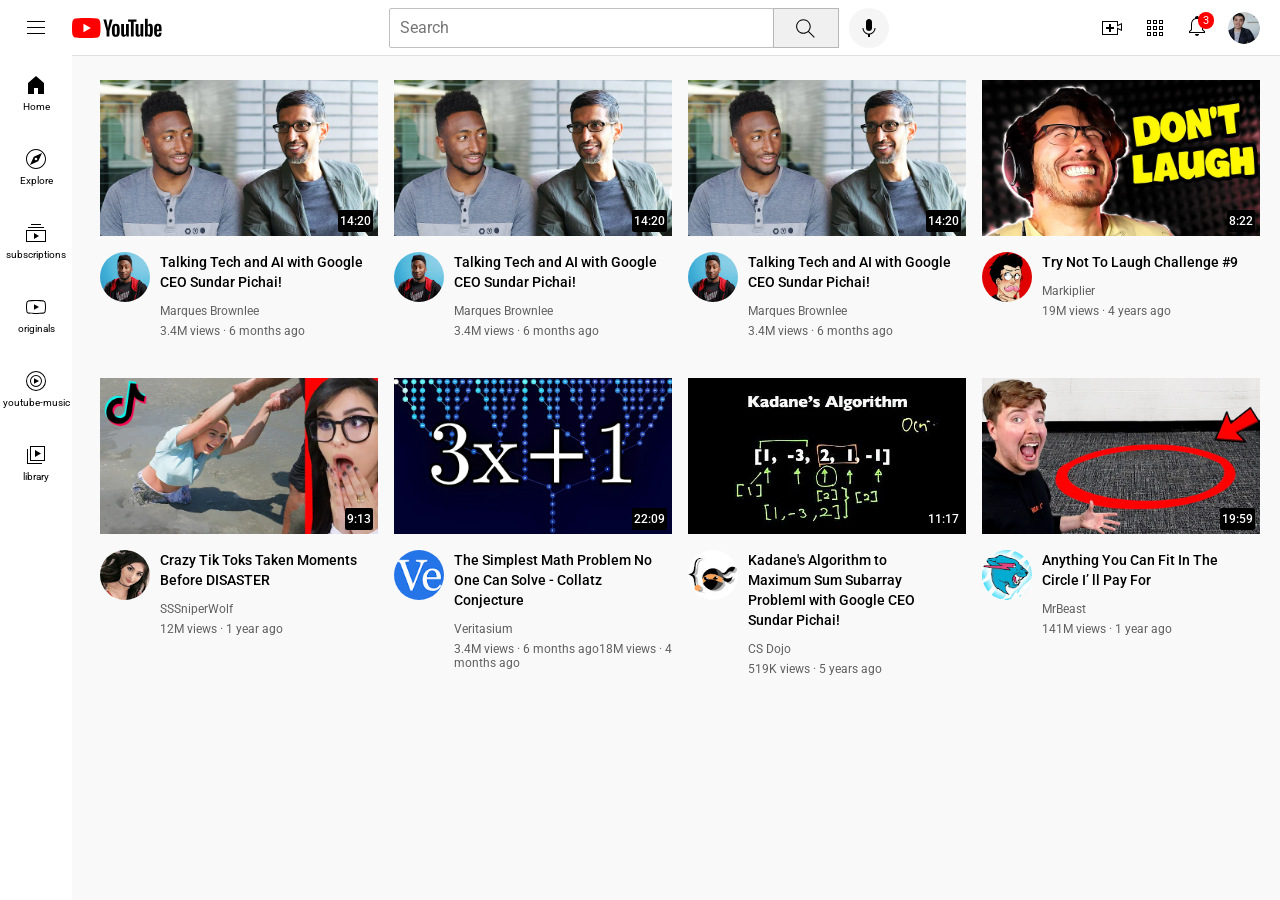
==== index.html @ 7fa2c26c "Youtube-Clone completed" ====
<!DOCTYPE html>

<head>
    <title>Document</title>
    <link rel="stylesheet" href="style.css">
    <link rel="preconnect" href="https://fonts.googleapis.com">
    <link rel="preconnect" href="https://fonts.gstatic.com" crossorigin>
    <link href="https://fonts.googleapis.com/css2?family=Roboto:ital,wght@0,100..900;1,100..900&display=swap"
        rel="stylesheet">
</head>

<body>

    <div class="header">

        <div class="left-section">

            <img class="hamburger-menu" src="/iconspic/hamburger-menu i1.svg">

            <img class="youtube-logo" src="/iconspic/youtube-logo i2.svg">

        </div>

        <div class="middel-section">

            <input class="Search-bar" type="text" placeholder="Search">

            <button class="search-Buttom">

                <img class="search-icon" src="/iconspic/search i3.svg">

            </button>

            <button class="voice-search-buttom">

                <img class="voice-search-icon" src="/iconspic/voice-search-icon i4.svg">

            </button>

        </div>

        <div class="right-section">
            <img class="upload-icon" src="/iconspic/upload i5.svg">
            <img class="youtube-apps-icon" src="/iconspic/youtube-apps i6.svg">
            <div class="notifications-icon-container">
                <img class="notifications-icon" src="/iconspic/notifications i5.svg">
                <div class="notifications-count">3</div>
            </div>
            <img class="current-user-picture" src="/iconspic/my-channel.jpeg">
        </div>

    </div>



    <!-- side bar start here  -->

    <div class="sidebar">
        <div class="sidebar-link">
            <img src="/sidebar-icon/home.svg" alt="">
            <div>Home</div>
        </div>
        <div class="sidebar-link">
            <img src="/sidebar-icon/explore.svg" alt="">
            <div>Explore</div>
            
        </div>
        <div class="sidebar-link">
            <img src="/sidebar-icon/subscriptions.svg" alt="">
            <div>subscriptions</div>
            
        </div>
        <div class="sidebar-link">
            <img src="/sidebar-icon/originals.svg" alt="">
            <div>originals</div>
            
        </div>
        <div class="sidebar-link">
            <img src="/sidebar-icon/youtube-music.svg" alt="">
            <div>youtube-music</div>
            
        </div>
        <div class="sidebar-link">
            <img src="/sidebar-icon/library.svg" alt="">
            <div>library</div>

        </div>
    </div>





    <div class="video-graid">
        <div class="video-preview">
            <div class="thumbnail-row">
                <img class="thumbnail" src="images of thumbnail/thumbnail-1.webp">
                <div class="video-time">14:20</div>

            </div>

            <div class="video-info-graid">
                <div class="chanel-picture">
                    <img class="profile-picture" src="/chanel of pictures/channel-1.jpeg">
                </div>
                <div class="video-info">
                    <p class="video-title">
                        Talking Tech and AI with Google CEO Sundar Pichai!
                    </p>
                    <p class="video-author">
                        Marques Brownlee
                    </p>
                    <p class="video-stats">
                        3.4M views · 6 months ago
                    </p>
                </div>
            </div>
        </div>
        <div class="video-preview">
            <div class="thumbnail-row">
                <img class="thumbnail" src="images of thumbnail/thumbnail-1.webp">
                <div class="video-time">14:20</div>

            </div>

            <div class="video-info-graid">
                <div class="chanel-picture">
                    <img class="profile-picture" src="/chanel of pictures/channel-1.jpeg">
                </div>
                <div class="video-info">
                    <p class="video-title">
                        Talking Tech and AI with Google CEO Sundar Pichai!
                    </p>
                    <p class="video-author">
                        Marques Brownlee
                    </p>
                    <p class="video-stats">
                        3.4M views · 6 months ago
                    </p>
                </div>
            </div>
        </div>
        <div class="video-preview">
            <div class="thumbnail-row">
                <img class="thumbnail" src="images of thumbnail/thumbnail-1.webp">
                <div class="video-time">14:20</div>

            </div>

            <div class="video-info-graid">
                <div class="chanel-picture">
                    <img class="profile-picture" src="/chanel of pictures/channel-1.jpeg">
                </div>
                <div class="video-info">
                    <p class="video-title">
                        Talking Tech and AI with Google CEO Sundar Pichai!
                    </p>
                    <p class="video-author">
                        Marques Brownlee
                    </p>
                    <p class="video-stats">
                        3.4M views · 6 months ago
                    </p>
                </div>
            </div>
        </div>


        <div class="video-preview">
            <div class="thumbnail-row">
                <img class="thumbnail" src="images of thumbnail/thumbnail-2.webp">
                <div class="video-time">8:22</div>
            </div>
            <div class="video-info-graid">
                <div class="chanel-picture">
                    <img class="profile-picture" src="/chanel of pictures/channel-2.jpeg">
                </div>
                <div class="video-info">
                    <p class="video-title">
                        Try Not To Laugh Challenge #9
                    </p>
                    <p class="video-author">
                        Markiplier
                    </p>
                    <p class="video-stats">
                        19M views · 4 years ago
                    </p>
                </div>
            </div>
        </div>
        <div class="video-preview">
            <div class="thumbnail-row">
                <img class="thumbnail" src="images of thumbnail/thumbnail-3.webp">
                <div class="video-time">9:13</div>
            </div>
            <div class="video-info-graid">
                <div class="chanel-picture">
                    <img class="profile-picture" src="/chanel of pictures/channel-3.jpeg">
                </div>
                <div class="video-info">
                    <p class="video-title">
                        Crazy Tik Toks Taken Moments Before DISASTER
                    </p>
                    <p class="video-author">
                        SSSniperWolf
                    </p>
                    <p class="video-stats">
                        12M views · 1 year ago
                    </p>
                </div>
            </div>
        </div>
        <div class="video-preview">
            <div class="thumbnail-row">
                <img class="thumbnail" src="images of thumbnail/thumbnail-4.webp">
                <div class="video-time">22:09</div>
            </div>
            <div class="video-info-graid">
                <div class="chanel-picture">
                    <img class="profile-picture" src="/chanel of pictures/channel-4.jpeg">
                </div>
                <div class="video-info">
                    <p class="video-title">
                        The Simplest Math Problem No One Can Solve - Collatz Conjecture </p>
                    <p class="video-author">
                        Veritasium
                    </p>
                    <p class="video-stats">
                        3.4M views · 6 months ago18M views · 4 months ago
                    </p>
                </div>
            </div>
        </div>
        <div class="video-preview">
            <div class="thumbnail-row">
                <img class="thumbnail" src="images of thumbnail/thumbnail-5.webp">
                <div class="video-time">11:17</div>
            </div>
            <div class="video-info-graid">
                <div class="chanel-picture">
                    <img class="profile-picture" src="/chanel of pictures/channel-5.jpeg">
                </div>
                <div class="video-info">
                    <p class="video-title">
                        Kadane's Algorithm to Maximum Sum Subarray ProblemI with Google CEO Sundar Pichai!
                    </p>
                    <p class="video-author">
                        CS Dojo
                    </p>
                    <p class="video-stats">
                        519K views · 5 years ago
                    </p>
                </div>
            </div>
        </div>
        
        <div class="video-preview">
            <div class="thumbnail-row">
                <img class="thumbnail" src="images of thumbnail/thumbnail-6.webp">
                <div class="video-time">19:59</div>
            </div>
            <div class="video-info-graid">
                <div class="chanel-picture">
                    <img class="profile-picture" src="/chanel of pictures/channel-6.jpeg">
                </div>
                <div class="video-info">
                    <p class="video-title">
                        Anything You Can Fit In The Circle I’ ll Pay For
                    </p>
                    <p class="video-author">
                        MrBeast
                    </p>
                    <p class="video-stats">
                        141M views · 1 year ago
                    </p>
                </div>
            </div>
        </div>
    </div>






</body>

</html>
---- style.css ----
@import url('https://fonts.googleapis.com/css2?family=Roboto:ital,wght@0,100..900;1,100..900&display=swap');

P {
    margin-top: 0;
    margin-bottom: 0;
    font-family: roboto, Arial, Helvetica, sans-serif;
}

.thumbnail {
    width: 100%
        /* display: block; */
}

.Search-bar {
    display: block;
}

.video-graid {
    background-color: rgb(249, 249, 249);;
    display: grid;
    grid-template-columns: 1fr 1fr 1fr 1fr  ;
    column-gap: 16px;
    row-gap: 40px;
    margin-right: 20px;
    margin-left: 20px;
}

.profile-picture {
    width: 50px;
    border-radius: 50%;
}

.video-title {
    margin-right: 15px;
    margin-bottom: 12px;
    font-size: 14px;
    font-weight: 500;
    margin-top: 0;
    line-height: 20px;
}

.thumbnail-row {
    position: relative;
    margin-bottom: 12px;
}

.video-author {
    font-size: 12px;
    color: rgb(96, 96, 96);
    margin-bottom: 6px;
}

.video-stats {
    font-size: 12px;
    color: rgb(96, 96, 96);
}

.video-info-graid {
    display: grid;
    grid-template-columns: 60px 1fr;
}

body {
    padding-top: 80px;
    padding-left: 80px;
    margin: 0px;
    box-sizing: border-box;
    background-color: rgb(249, 249, 249);
    /* padding: 0%; */
}


/* Header style start here  */

.header {
    height: 55px;
    display: flex;
    flex-direction: row;
    justify-content: space-between;
    top: 0;
    left: 0;
    right: 0;
    z-index: 100;
    position: fixed;
    background-color: white;
    border-bottom-width: 1px;
    border-bottom-style: solid;
    border-bottom-color: rgb(224, 224, 224);
}

.left-section {
    display: flex;
    align-items: center;
}

.middel-section {
    /* background-color: lightpink; */
    flex: 1;
    margin-left: 70px;
    margin-right: 35px;
    align-items: center;
    display: flex;
    max-width: 500px;
}

.right-section {
    margin-left: 20px;
    width: 180px;
    display: flex;
    align-items: center;
    justify-content: space-between;
    flex-shrink: 0;
}

.hamburger-menu {
    margin-right: 24px;
    margin-left: 24px;
    height: 24px;
    /* background-color: black; */
}

.youtube-logo {
    /* margin-right: 24px; */
    /* margin-left: 24px; */
    height: 20px;
    /* background-color: black; */
}

.Search-bar {
    flex: 1;
    height: 36px;
    padding-left: 10px;
    font-size: 16px;
    border-width: 1px;
    border-style: solid;
    border-color: rgb(192, 192, 192);
    box-shadow: inset 1px 2px 5px,
        rgba(0, 0, 0, 0.5);
    border-radius: 2px;
    width: 0;
}

.Search-bar::placeholder {
    font-family: roboto, Arial, Helvetica, sans-serif;
    ;
    font-size: 16px;
}

.search-Buttom {
    height: 40px;
    width: 66px;
    background-color: rgb(240, 240, 240);
    border-width: 1px;
    border-style: solid;
    border-color: rgb(183, 183, 183);
    margin-left: -1px;
    margin-right: 10px;
    /* margin-top: 4px; */
    /* border-radius: 50%; */
}

.search-icon {
    height: 25px;
    margin-top: 4px;
}

.voice-search-buttom {
    width: 40px;
    height: 40px;
    border-radius: 20px;
    background-color: rgb(245, 245, 245);
    border: none;
}

.voice-search-icon {
    height: 24px;
    margin-top: 4px;

}

.upload-icon {
    height: 24px;
}

.youtube-apps-icon {
    height: 24px;
}

.notifications-icon {
    height: 24px;
}


.notifications-icon-container {
    position: relative;

}

.notifications-count {
    position: absolute;
    top: -2px;
    right: -5px;
    background-color: red;
    color: white;
    font-family: roboto, Arial, Helvetica, sans-serif;
    font-size: 11px;
    padding-left: 5px;
    padding-right: 5px;
    padding-top: 2px;
    padding-bottom: 2px;
    border-radius: 20px;
}

.current-user-picture {
    height: 32px;
    border-radius: 50%;
    margin-right: 20px;
}

/* <!-- side bar start here   */

.sidebar {
    position: fixed;
    left: 0;
    top: 55px;
    bottom: 0;
    background-color: white;
    width: 72px;
    z-index: 200;
}

.video-time {
    background-color: black;
    color: white;
    position: absolute;
    bottom: 8px;
    right: 5px;
    font-family: roboto, Arial, Helvetica, sans-serif;
    font-size: 12px;
    font-weight: 500;
    padding-left: 2px;
    padding-right: 2px;
    padding-bottom: 4px;
    padding-top: 4px;
    border-radius: 2px;
}

.sidebar-link {
    height: 74px;
    display: flex;
    justify-content: center;
    flex-direction: column;
    align-items: center;
    cursor: pointer;
}

.sidebar-link:hover {
    background-color: rgb(235, 235, 235);
}

.sidebar-link img {
    height: 24px;
    margin-bottom: 4px;
}

.sidebar-link div {

    font-family: roboto, Arial, Helvetica, sans-serif;
    font-size: 10px;
}
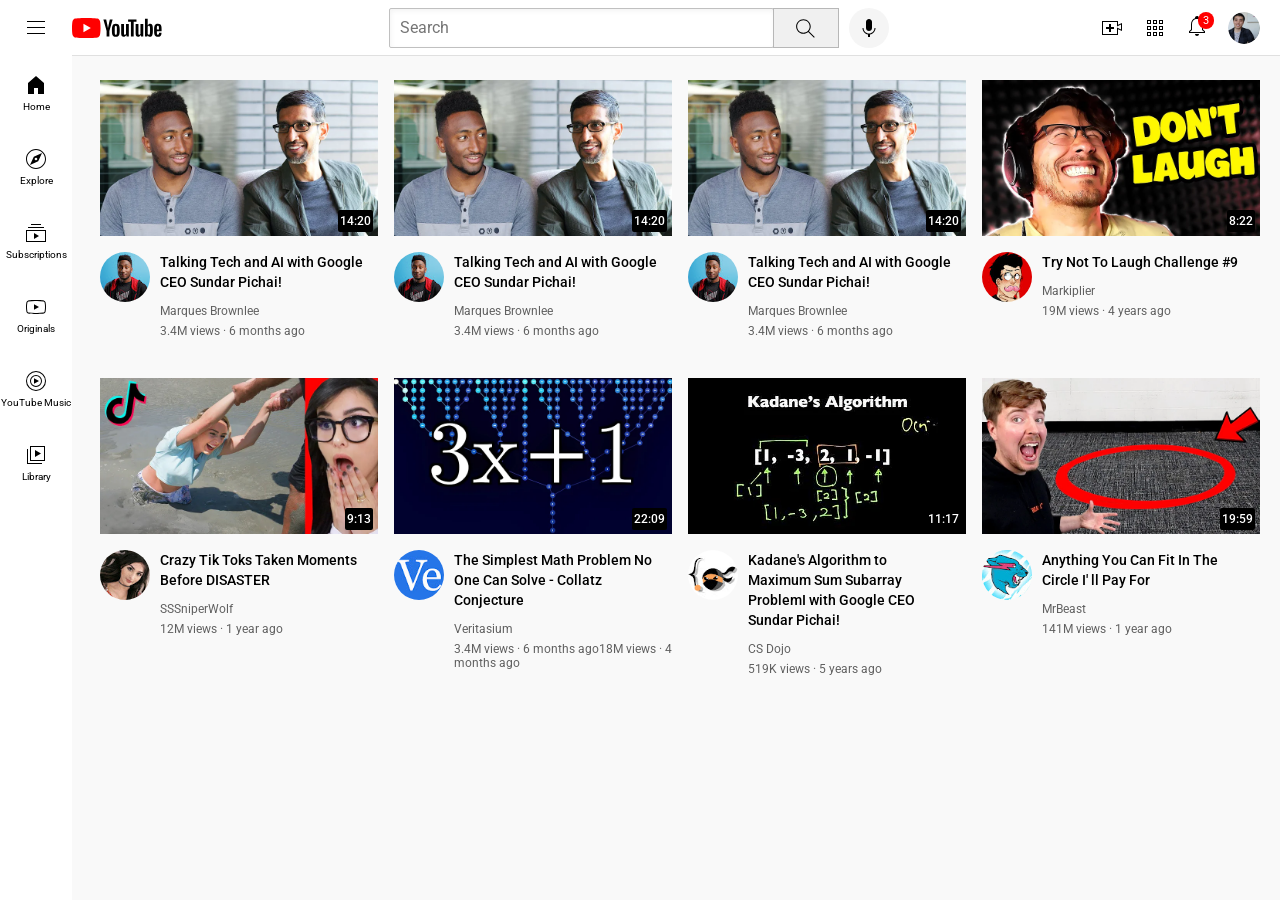
==== commit 71252920: "Refactor HTML structure and improve CSS styles for better responsiveness and accessibility" ====
--- a/index.html
+++ b/index.html
@@ -1,288 +1,277 @@
 <!DOCTYPE html>
-
-<head>
-    <title>Document</title>
-    <link rel="stylesheet" href="style.css">
-    <link rel="preconnect" href="https://fonts.googleapis.com">
-    <link rel="preconnect" href="https://fonts.gstatic.com" crossorigin>
-    <link href="https://fonts.googleapis.com/css2?family=Roboto:ital,wght@0,100..900;1,100..900&display=swap"
-        rel="stylesheet">
-</head>
-
-<body>
-
+<html lang="en">
+  <head>
+    <meta charset="UTF-8" />
+    <meta name="viewport" content="width=device-width, initial-scale=1.0" />
+    <title>YouTube Clone</title>
+    <link rel="stylesheet" href="style.css" />
+    <link rel="preconnect" href="https://fonts.googleapis.com" />
+    <link rel="preconnect" href="https://fonts.gstatic.com" crossorigin />
+    <link
+      href="https://fonts.googleapis.com/css2?family=Roboto:ital,wght@0,100..900;1,100..900&display=swap"
+      rel="stylesheet"
+    />
+  </head>
+
+  <body>
     <div class="header">
-
-        <div class="left-section">
-
-            <img class="hamburger-menu" src="/iconspic/hamburger-menu i1.svg">
-
-            <img class="youtube-logo" src="/iconspic/youtube-logo i2.svg">
-
-        </div>
-
-        <div class="middel-section">
-
-            <input class="Search-bar" type="text" placeholder="Search">
-
-            <button class="search-Buttom">
-
-                <img class="search-icon" src="/iconspic/search i3.svg">
-
-            </button>
-
-            <button class="voice-search-buttom">
-
-                <img class="voice-search-icon" src="/iconspic/voice-search-icon i4.svg">
-
-            </button>
-
-        </div>
-
-        <div class="right-section">
-            <img class="upload-icon" src="/iconspic/upload i5.svg">
-            <img class="youtube-apps-icon" src="/iconspic/youtube-apps i6.svg">
-            <div class="notifications-icon-container">
-                <img class="notifications-icon" src="/iconspic/notifications i5.svg">
-                <div class="notifications-count">3</div>
-            </div>
-            <img class="current-user-picture" src="/iconspic/my-channel.jpeg">
-        </div>
-
+      <div class="left-section">
+        <img
+          class="hamburger-menu"
+          src="/iconspic/hamburger-menu i1.svg"
+          alt="Menu"
+        />
+
+        <img
+          class="youtube-logo"
+          src="/iconspic/youtube-logo i2.svg"
+          alt="YouTube Logo"
+        />
+      </div>
+
+      <div class="middle-section">
+        <input class="search-bar" type="text" placeholder="Search" />
+
+        <button class="search-button">
+          <img class="search-icon" src="/iconspic/search i3.svg" alt="Search" />
+        </button>
+
+        <button class="voice-search-button">
+          <img
+            class="voice-search-icon"
+            src="/iconspic/voice-search-icon i4.svg"
+            alt="Voice Search"
+          />
+        </button>
+      </div>
+
+      <div class="right-section">
+        <img class="upload-icon" src="/iconspic/upload i5.svg" alt="Upload" />
+        <img
+          class="youtube-apps-icon"
+          src="/iconspic/youtube-apps i6.svg"
+          alt="YouTube Apps"
+        />
+        <div class="notifications-icon-container">
+          <img
+            class="notifications-icon"
+            src="/iconspic/notifications i5.svg"
+            alt="Notifications"
+          />
+          <div class="notifications-count">3</div>
+        </div>
+        <img
+          class="current-user-picture"
+          src="/iconspic/my-channel.jpeg"
+          alt="User Profile"
+        />
+      </div>
     </div>
 
-
-
     <!-- side bar start here  -->
 
     <div class="sidebar">
-        <div class="sidebar-link">
-            <img src="/sidebar-icon/home.svg" alt="">
-            <div>Home</div>
-        </div>
-        <div class="sidebar-link">
-            <img src="/sidebar-icon/explore.svg" alt="">
-            <div>Explore</div>
-            
-        </div>
-        <div class="sidebar-link">
-            <img src="/sidebar-icon/subscriptions.svg" alt="">
-            <div>subscriptions</div>
-            
-        </div>
-        <div class="sidebar-link">
-            <img src="/sidebar-icon/originals.svg" alt="">
-            <div>originals</div>
-            
-        </div>
-        <div class="sidebar-link">
-            <img src="/sidebar-icon/youtube-music.svg" alt="">
-            <div>youtube-music</div>
-            
-        </div>
-        <div class="sidebar-link">
-            <img src="/sidebar-icon/library.svg" alt="">
-            <div>library</div>
-
-        </div>
+      <div class="sidebar-link">
+        <img src="/sidebar-icon/home.svg" alt="Home" />
+        <div>Home</div>
+      </div>
+      <div class="sidebar-link">
+        <img src="/sidebar-icon/explore.svg" alt="Explore" />
+        <div>Explore</div>
+      </div>
+      <div class="sidebar-link">
+        <img src="/sidebar-icon/subscriptions.svg" alt="Subscriptions" />
+        <div>Subscriptions</div>
+      </div>
+      <div class="sidebar-link">
+        <img src="/sidebar-icon/originals.svg" alt="Originals" />
+        <div>Originals</div>
+      </div>
+      <div class="sidebar-link">
+        <img src="/sidebar-icon/youtube-music.svg" alt="YouTube Music" />
+        <div>YouTube Music</div>
+      </div>
+      <div class="sidebar-link">
+        <img src="/sidebar-icon/library.svg" alt="Library" />
+        <div>Library</div>
+      </div>
     </div>
 
-
-
-
-
-    <div class="video-graid">
-        <div class="video-preview">
-            <div class="thumbnail-row">
-                <img class="thumbnail" src="images of thumbnail/thumbnail-1.webp">
-                <div class="video-time">14:20</div>
-
-            </div>
-
-            <div class="video-info-graid">
-                <div class="chanel-picture">
-                    <img class="profile-picture" src="/chanel of pictures/channel-1.jpeg">
-                </div>
-                <div class="video-info">
-                    <p class="video-title">
-                        Talking Tech and AI with Google CEO Sundar Pichai!
-                    </p>
-                    <p class="video-author">
-                        Marques Brownlee
-                    </p>
-                    <p class="video-stats">
-                        3.4M views · 6 months ago
-                    </p>
-                </div>
-            </div>
-        </div>
-        <div class="video-preview">
-            <div class="thumbnail-row">
-                <img class="thumbnail" src="images of thumbnail/thumbnail-1.webp">
-                <div class="video-time">14:20</div>
-
-            </div>
-
-            <div class="video-info-graid">
-                <div class="chanel-picture">
-                    <img class="profile-picture" src="/chanel of pictures/channel-1.jpeg">
-                </div>
-                <div class="video-info">
-                    <p class="video-title">
-                        Talking Tech and AI with Google CEO Sundar Pichai!
-                    </p>
-                    <p class="video-author">
-                        Marques Brownlee
-                    </p>
-                    <p class="video-stats">
-                        3.4M views · 6 months ago
-                    </p>
-                </div>
-            </div>
-        </div>
-        <div class="video-preview">
-            <div class="thumbnail-row">
-                <img class="thumbnail" src="images of thumbnail/thumbnail-1.webp">
-                <div class="video-time">14:20</div>
-
-            </div>
-
-            <div class="video-info-graid">
-                <div class="chanel-picture">
-                    <img class="profile-picture" src="/chanel of pictures/channel-1.jpeg">
-                </div>
-                <div class="video-info">
-                    <p class="video-title">
-                        Talking Tech and AI with Google CEO Sundar Pichai!
-                    </p>
-                    <p class="video-author">
-                        Marques Brownlee
-                    </p>
-                    <p class="video-stats">
-                        3.4M views · 6 months ago
-                    </p>
-                </div>
-            </div>
-        </div>
-
-
-        <div class="video-preview">
-            <div class="thumbnail-row">
-                <img class="thumbnail" src="images of thumbnail/thumbnail-2.webp">
-                <div class="video-time">8:22</div>
-            </div>
-            <div class="video-info-graid">
-                <div class="chanel-picture">
-                    <img class="profile-picture" src="/chanel of pictures/channel-2.jpeg">
-                </div>
-                <div class="video-info">
-                    <p class="video-title">
-                        Try Not To Laugh Challenge #9
-                    </p>
-                    <p class="video-author">
-                        Markiplier
-                    </p>
-                    <p class="video-stats">
-                        19M views · 4 years ago
-                    </p>
-                </div>
-            </div>
-        </div>
-        <div class="video-preview">
-            <div class="thumbnail-row">
-                <img class="thumbnail" src="images of thumbnail/thumbnail-3.webp">
-                <div class="video-time">9:13</div>
-            </div>
-            <div class="video-info-graid">
-                <div class="chanel-picture">
-                    <img class="profile-picture" src="/chanel of pictures/channel-3.jpeg">
-                </div>
-                <div class="video-info">
-                    <p class="video-title">
-                        Crazy Tik Toks Taken Moments Before DISASTER
-                    </p>
-                    <p class="video-author">
-                        SSSniperWolf
-                    </p>
-                    <p class="video-stats">
-                        12M views · 1 year ago
-                    </p>
-                </div>
-            </div>
-        </div>
-        <div class="video-preview">
-            <div class="thumbnail-row">
-                <img class="thumbnail" src="images of thumbnail/thumbnail-4.webp">
-                <div class="video-time">22:09</div>
-            </div>
-            <div class="video-info-graid">
-                <div class="chanel-picture">
-                    <img class="profile-picture" src="/chanel of pictures/channel-4.jpeg">
-                </div>
-                <div class="video-info">
-                    <p class="video-title">
-                        The Simplest Math Problem No One Can Solve - Collatz Conjecture </p>
-                    <p class="video-author">
-                        Veritasium
-                    </p>
-                    <p class="video-stats">
-                        3.4M views · 6 months ago18M views · 4 months ago
-                    </p>
-                </div>
-            </div>
-        </div>
-        <div class="video-preview">
-            <div class="thumbnail-row">
-                <img class="thumbnail" src="images of thumbnail/thumbnail-5.webp">
-                <div class="video-time">11:17</div>
-            </div>
-            <div class="video-info-graid">
-                <div class="chanel-picture">
-                    <img class="profile-picture" src="/chanel of pictures/channel-5.jpeg">
-                </div>
-                <div class="video-info">
-                    <p class="video-title">
-                        Kadane's Algorithm to Maximum Sum Subarray ProblemI with Google CEO Sundar Pichai!
-                    </p>
-                    <p class="video-author">
-                        CS Dojo
-                    </p>
-                    <p class="video-stats">
-                        519K views · 5 years ago
-                    </p>
-                </div>
-            </div>
-        </div>
-        
-        <div class="video-preview">
-            <div class="thumbnail-row">
-                <img class="thumbnail" src="images of thumbnail/thumbnail-6.webp">
-                <div class="video-time">19:59</div>
-            </div>
-            <div class="video-info-graid">
-                <div class="chanel-picture">
-                    <img class="profile-picture" src="/chanel of pictures/channel-6.jpeg">
-                </div>
-                <div class="video-info">
-                    <p class="video-title">
-                        Anything You Can Fit In The Circle I’ ll Pay For
-                    </p>
-                    <p class="video-author">
-                        MrBeast
-                    </p>
-                    <p class="video-stats">
-                        141M views · 1 year ago
-                    </p>
-                </div>
-            </div>
-        </div>
+    <div class="video-grid">
+      <div class="video-preview">
+        <div class="thumbnail-row">
+          <img class="thumbnail" src="images of thumbnail/thumbnail-1.webp" />
+          <div class="video-time">14:20</div>
+        </div>
+
+        <div class="video-info-graid">
+          <div class="chanel-picture">
+            <img
+              class="profile-picture"
+              src="/chanel of pictures/channel-1.jpeg"
+            />
+          </div>
+          <div class="video-info">
+            <p class="video-title">
+              Talking Tech and AI with Google CEO Sundar Pichai!
+            </p>
+            <p class="video-author">Marques Brownlee</p>
+            <p class="video-stats">3.4M views · 6 months ago</p>
+          </div>
+        </div>
+      </div>
+      <div class="video-preview">
+        <div class="thumbnail-row">
+          <img class="thumbnail" src="images of thumbnail/thumbnail-1.webp" />
+          <div class="video-time">14:20</div>
+        </div>
+
+        <div class="video-info-graid">
+          <div class="chanel-picture">
+            <img
+              class="profile-picture"
+              src="/chanel of pictures/channel-1.jpeg"
+            />
+          </div>
+          <div class="video-info">
+            <p class="video-title">
+              Talking Tech and AI with Google CEO Sundar Pichai!
+            </p>
+            <p class="video-author">Marques Brownlee</p>
+            <p class="video-stats">3.4M views · 6 months ago</p>
+          </div>
+        </div>
+      </div>
+      <div class="video-preview">
+        <div class="thumbnail-row">
+          <img class="thumbnail" src="images of thumbnail/thumbnail-1.webp" />
+          <div class="video-time">14:20</div>
+        </div>
+
+        <div class="video-info-graid">
+          <div class="chanel-picture">
+            <img
+              class="profile-picture"
+              src="/chanel of pictures/channel-1.jpeg"
+            />
+          </div>
+          <div class="video-info">
+            <p class="video-title">
+              Talking Tech and AI with Google CEO Sundar Pichai!
+            </p>
+            <p class="video-author">Marques Brownlee</p>
+            <p class="video-stats">3.4M views · 6 months ago</p>
+          </div>
+        </div>
+      </div>
+
+      <div class="video-preview">
+        <div class="thumbnail-row">
+          <img class="thumbnail" src="images of thumbnail/thumbnail-2.webp" />
+          <div class="video-time">8:22</div>
+        </div>
+        <div class="video-info-graid">
+          <div class="chanel-picture">
+            <img
+              class="profile-picture"
+              src="/chanel of pictures/channel-2.jpeg"
+            />
+          </div>
+          <div class="video-info">
+            <p class="video-title">Try Not To Laugh Challenge #9</p>
+            <p class="video-author">Markiplier</p>
+            <p class="video-stats">19M views · 4 years ago</p>
+          </div>
+        </div>
+      </div>
+      <div class="video-preview">
+        <div class="thumbnail-row">
+          <img class="thumbnail" src="images of thumbnail/thumbnail-3.webp" />
+          <div class="video-time">9:13</div>
+        </div>
+        <div class="video-info-graid">
+          <div class="chanel-picture">
+            <img
+              class="profile-picture"
+              src="/chanel of pictures/channel-3.jpeg"
+            />
+          </div>
+          <div class="video-info">
+            <p class="video-title">
+              Crazy Tik Toks Taken Moments Before DISASTER
+            </p>
+            <p class="video-author">SSSniperWolf</p>
+            <p class="video-stats">12M views · 1 year ago</p>
+          </div>
+        </div>
+      </div>
+      <div class="video-preview">
+        <div class="thumbnail-row">
+          <img class="thumbnail" src="images of thumbnail/thumbnail-4.webp" />
+          <div class="video-time">22:09</div>
+        </div>
+        <div class="video-info-graid">
+          <div class="chanel-picture">
+            <img
+              class="profile-picture"
+              src="/chanel of pictures/channel-4.jpeg"
+            />
+          </div>
+          <div class="video-info">
+            <p class="video-title">
+              The Simplest Math Problem No One Can Solve - Collatz Conjecture
+            </p>
+            <p class="video-author">Veritasium</p>
+            <p class="video-stats">
+              3.4M views · 6 months ago18M views · 4 months ago
+            </p>
+          </div>
+        </div>
+      </div>
+      <div class="video-preview">
+        <div class="thumbnail-row">
+          <img class="thumbnail" src="images of thumbnail/thumbnail-5.webp" />
+          <div class="video-time">11:17</div>
+        </div>
+        <div class="video-info-graid">
+          <div class="chanel-picture">
+            <img
+              class="profile-picture"
+              src="/chanel of pictures/channel-5.jpeg"
+            />
+          </div>
+          <div class="video-info">
+            <p class="video-title">
+              Kadane's Algorithm to Maximum Sum Subarray ProblemI with Google
+              CEO Sundar Pichai!
+            </p>
+            <p class="video-author">CS Dojo</p>
+            <p class="video-stats">519K views · 5 years ago</p>
+          </div>
+        </div>
+      </div>
+
+      <div class="video-preview">
+        <div class="thumbnail-row">
+          <img class="thumbnail" src="images of thumbnail/thumbnail-6.webp" />
+          <div class="video-time">19:59</div>
+        </div>
+        <div class="video-info-graid">
+          <div class="chanel-picture">
+            <img
+              class="profile-picture"
+              src="/chanel of pictures/channel-6.jpeg"
+            />
+          </div>
+          <div class="video-info">
+            <p class="video-title">
+              Anything You Can Fit In The Circle I' ll Pay For
+            </p>
+            <p class="video-author">MrBeast</p>
+            <p class="video-stats">141M views · 1 year ago</p>
+          </div>
+        </div>
+      </div>
     </div>
-
-
-
-
-
-
-</body>
-
-</html>+  </body>
+</html>
--- a/style.css
+++ b/style.css
@@ -1,24 +1,23 @@
 @import url('https://fonts.googleapis.com/css2?family=Roboto:ital,wght@0,100..900;1,100..900&display=swap');
 
-P {
+p {
     margin-top: 0;
     margin-bottom: 0;
     font-family: roboto, Arial, Helvetica, sans-serif;
 }
 
 .thumbnail {
-    width: 100%
-        /* display: block; */
-}
-
-.Search-bar {
+    width: 100%;
+}
+
+.search-bar {
     display: block;
 }
 
-.video-graid {
-    background-color: rgb(249, 249, 249);;
+.video-grid {
+    background-color: rgb(249, 249, 249);
     display: grid;
-    grid-template-columns: 1fr 1fr 1fr 1fr  ;
+    grid-template-columns: 1fr 1fr 1fr 1fr;
     column-gap: 16px;
     row-gap: 40px;
     margin-right: 20px;
@@ -66,7 +65,6 @@
     margin: 0px;
     box-sizing: border-box;
     background-color: rgb(249, 249, 249);
-    /* padding: 0%; */
 }
 
 
@@ -93,8 +91,7 @@
     align-items: center;
 }
 
-.middel-section {
-    /* background-color: lightpink; */
+.middle-section {
     flex: 1;
     margin-left: 70px;
     margin-right: 35px;
@@ -116,17 +113,13 @@
     margin-right: 24px;
     margin-left: 24px;
     height: 24px;
-    /* background-color: black; */
 }
 
 .youtube-logo {
-    /* margin-right: 24px; */
-    /* margin-left: 24px; */
     height: 20px;
-    /* background-color: black; */
-}
-
-.Search-bar {
+}
+
+.search-bar {
     flex: 1;
     height: 36px;
     padding-left: 10px;
@@ -134,19 +127,17 @@
     border-width: 1px;
     border-style: solid;
     border-color: rgb(192, 192, 192);
-    box-shadow: inset 1px 2px 5px,
-        rgba(0, 0, 0, 0.5);
+    box-shadow: inset 1px 2px 5px rgba(0, 0, 0, 0.05);
     border-radius: 2px;
     width: 0;
 }
 
-.Search-bar::placeholder {
-    font-family: roboto, Arial, Helvetica, sans-serif;
-    ;
+.search-bar::placeholder {
+    font-family: roboto, Arial, Helvetica, sans-serif;
     font-size: 16px;
 }
 
-.search-Buttom {
+.search-button {
     height: 40px;
     width: 66px;
     background-color: rgb(240, 240, 240);
@@ -155,8 +146,6 @@
     border-color: rgb(183, 183, 183);
     margin-left: -1px;
     margin-right: 10px;
-    /* margin-top: 4px; */
-    /* border-radius: 50%; */
 }
 
 .search-icon {
@@ -164,7 +153,7 @@
     margin-top: 4px;
 }
 
-.voice-search-buttom {
+.voice-search-button {
     width: 40px;
     height: 40px;
     border-radius: 20px;
@@ -175,7 +164,6 @@
 .voice-search-icon {
     height: 24px;
     margin-top: 4px;
-
 }
 
 .upload-icon {
@@ -193,7 +181,6 @@
 
 .notifications-icon-container {
     position: relative;
-
 }
 
 .notifications-count {
@@ -217,7 +204,7 @@
     margin-right: 20px;
 }
 
-/* <!-- side bar start here   */
+/* Sidebar styles */
 
 .sidebar {
     position: fixed;
@@ -248,8 +235,8 @@
 .sidebar-link {
     height: 74px;
     display: flex;
+    flex-direction: column;
     justify-content: center;
-    flex-direction: column;
     align-items: center;
     cursor: pointer;
 }
@@ -264,7 +251,25 @@
 }
 
 .sidebar-link div {
-
     font-family: roboto, Arial, Helvetica, sans-serif;
     font-size: 10px;
+}
+
+/* Media queries for responsive design */
+@media (max-width: 1200px) {
+    .video-grid {
+        grid-template-columns: 1fr 1fr 1fr;
+    }
+}
+
+@media (max-width: 850px) {
+    .video-grid {
+        grid-template-columns: 1fr 1fr;
+    }
+}
+
+@media (max-width: 550px) {
+    .video-grid {
+        grid-template-columns: 1fr;
+    }
 }
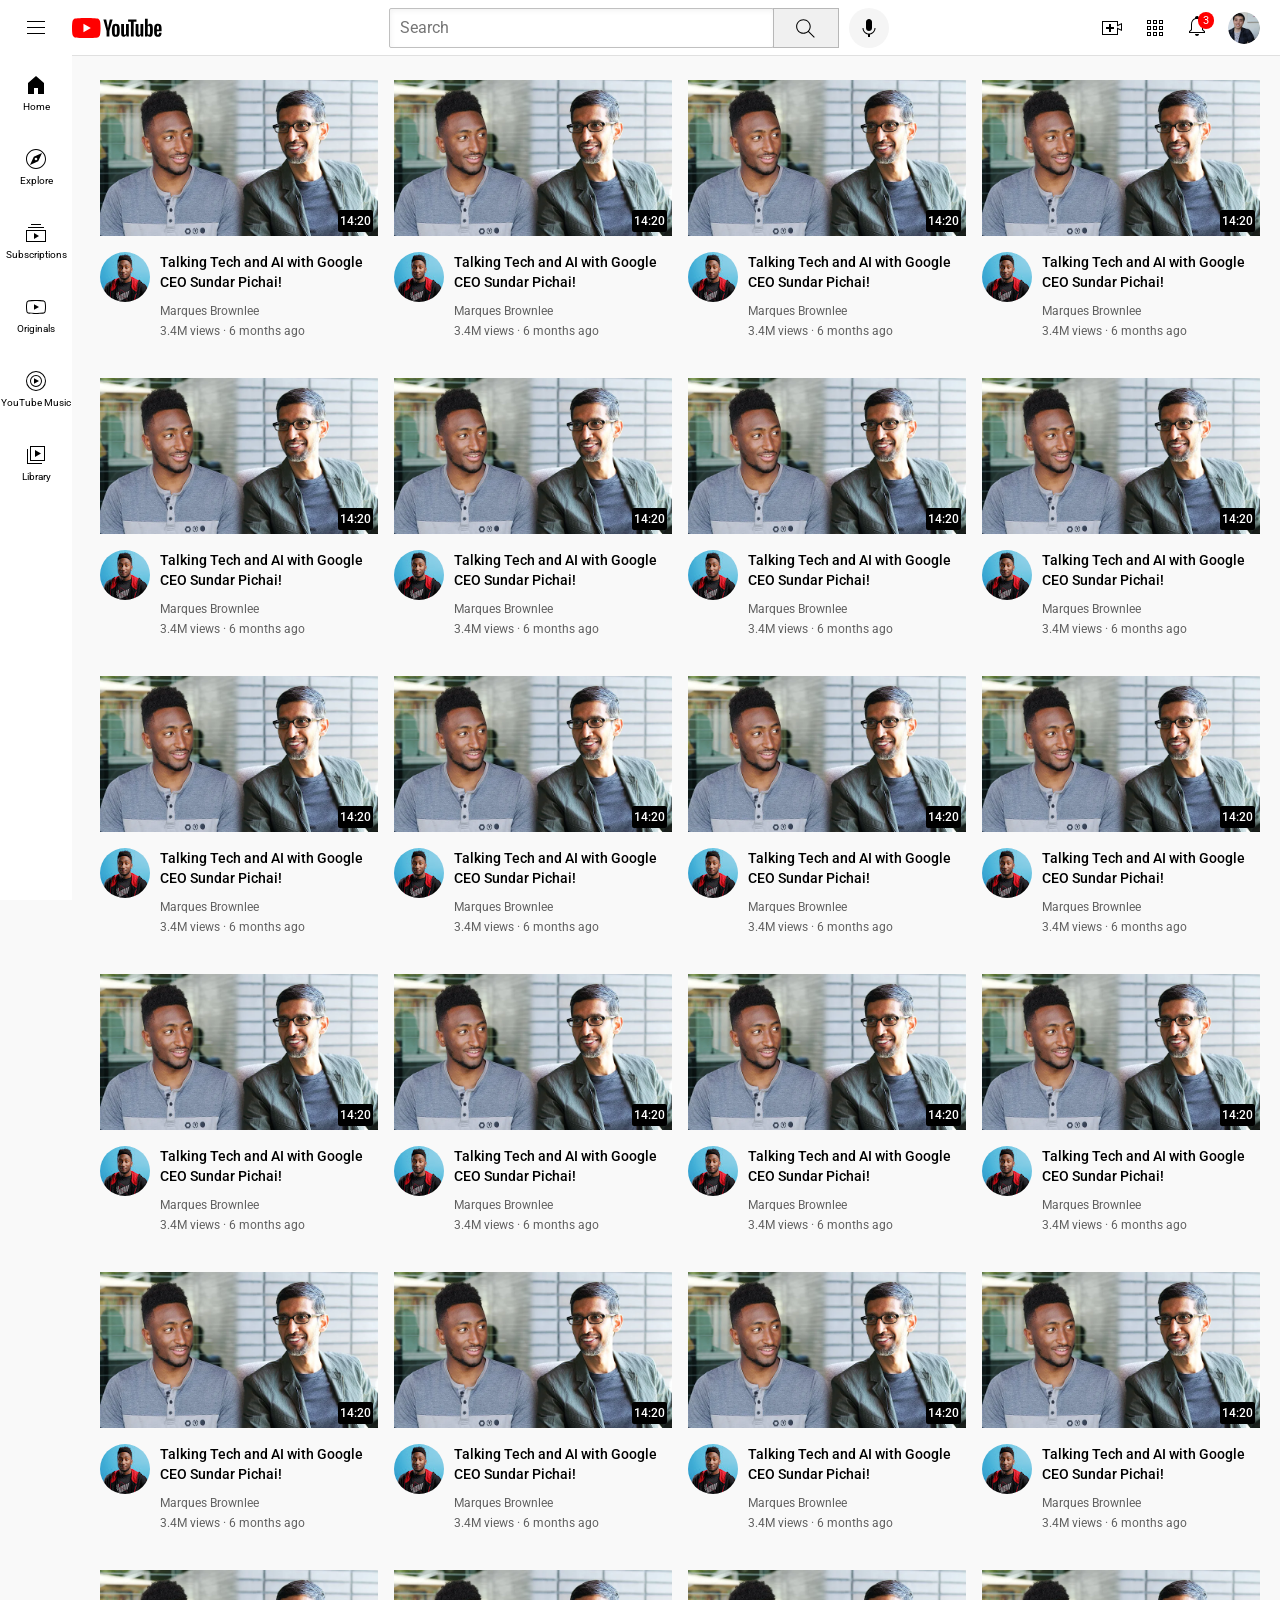
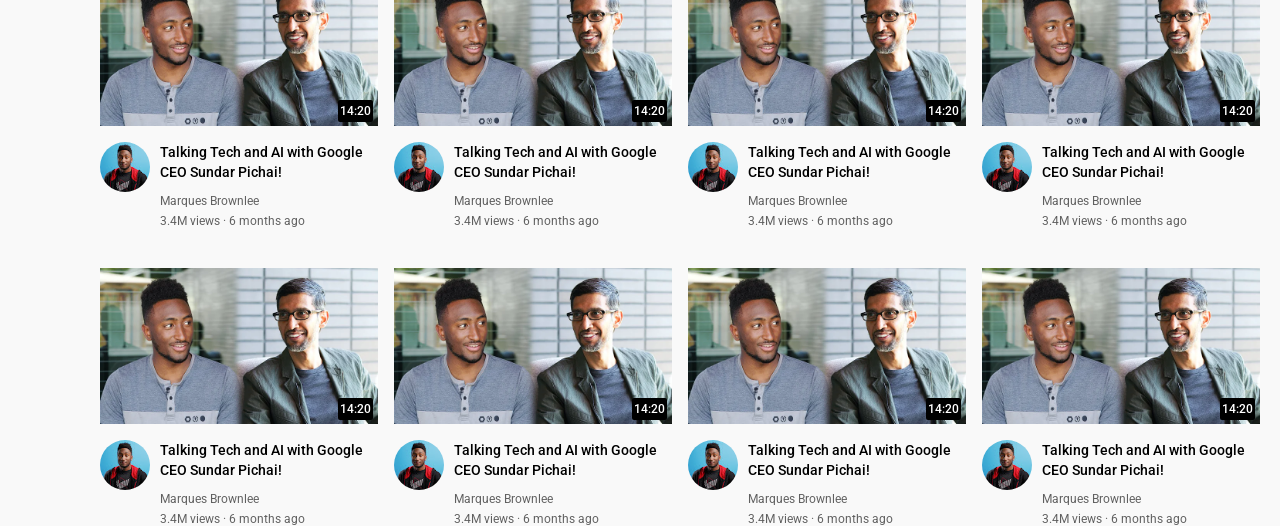
==== commit f9f68bfe: "Implement video data rendering and remove hardcoded HTML from index.html" ====
--- a/index.html
+++ b/index.html
@@ -97,181 +97,7 @@
       </div>
     </div>
 
-    <div class="video-grid">
-      <div class="video-preview">
-        <div class="thumbnail-row">
-          <img class="thumbnail" src="images of thumbnail/thumbnail-1.webp" />
-          <div class="video-time">14:20</div>
-        </div>
-
-        <div class="video-info-graid">
-          <div class="chanel-picture">
-            <img
-              class="profile-picture"
-              src="/chanel of pictures/channel-1.jpeg"
-            />
-          </div>
-          <div class="video-info">
-            <p class="video-title">
-              Talking Tech and AI with Google CEO Sundar Pichai!
-            </p>
-            <p class="video-author">Marques Brownlee</p>
-            <p class="video-stats">3.4M views · 6 months ago</p>
-          </div>
-        </div>
-      </div>
-      <div class="video-preview">
-        <div class="thumbnail-row">
-          <img class="thumbnail" src="images of thumbnail/thumbnail-1.webp" />
-          <div class="video-time">14:20</div>
-        </div>
-
-        <div class="video-info-graid">
-          <div class="chanel-picture">
-            <img
-              class="profile-picture"
-              src="/chanel of pictures/channel-1.jpeg"
-            />
-          </div>
-          <div class="video-info">
-            <p class="video-title">
-              Talking Tech and AI with Google CEO Sundar Pichai!
-            </p>
-            <p class="video-author">Marques Brownlee</p>
-            <p class="video-stats">3.4M views · 6 months ago</p>
-          </div>
-        </div>
-      </div>
-      <div class="video-preview">
-        <div class="thumbnail-row">
-          <img class="thumbnail" src="images of thumbnail/thumbnail-1.webp" />
-          <div class="video-time">14:20</div>
-        </div>
-
-        <div class="video-info-graid">
-          <div class="chanel-picture">
-            <img
-              class="profile-picture"
-              src="/chanel of pictures/channel-1.jpeg"
-            />
-          </div>
-          <div class="video-info">
-            <p class="video-title">
-              Talking Tech and AI with Google CEO Sundar Pichai!
-            </p>
-            <p class="video-author">Marques Brownlee</p>
-            <p class="video-stats">3.4M views · 6 months ago</p>
-          </div>
-        </div>
-      </div>
-
-      <div class="video-preview">
-        <div class="thumbnail-row">
-          <img class="thumbnail" src="images of thumbnail/thumbnail-2.webp" />
-          <div class="video-time">8:22</div>
-        </div>
-        <div class="video-info-graid">
-          <div class="chanel-picture">
-            <img
-              class="profile-picture"
-              src="/chanel of pictures/channel-2.jpeg"
-            />
-          </div>
-          <div class="video-info">
-            <p class="video-title">Try Not To Laugh Challenge #9</p>
-            <p class="video-author">Markiplier</p>
-            <p class="video-stats">19M views · 4 years ago</p>
-          </div>
-        </div>
-      </div>
-      <div class="video-preview">
-        <div class="thumbnail-row">
-          <img class="thumbnail" src="images of thumbnail/thumbnail-3.webp" />
-          <div class="video-time">9:13</div>
-        </div>
-        <div class="video-info-graid">
-          <div class="chanel-picture">
-            <img
-              class="profile-picture"
-              src="/chanel of pictures/channel-3.jpeg"
-            />
-          </div>
-          <div class="video-info">
-            <p class="video-title">
-              Crazy Tik Toks Taken Moments Before DISASTER
-            </p>
-            <p class="video-author">SSSniperWolf</p>
-            <p class="video-stats">12M views · 1 year ago</p>
-          </div>
-        </div>
-      </div>
-      <div class="video-preview">
-        <div class="thumbnail-row">
-          <img class="thumbnail" src="images of thumbnail/thumbnail-4.webp" />
-          <div class="video-time">22:09</div>
-        </div>
-        <div class="video-info-graid">
-          <div class="chanel-picture">
-            <img
-              class="profile-picture"
-              src="/chanel of pictures/channel-4.jpeg"
-            />
-          </div>
-          <div class="video-info">
-            <p class="video-title">
-              The Simplest Math Problem No One Can Solve - Collatz Conjecture
-            </p>
-            <p class="video-author">Veritasium</p>
-            <p class="video-stats">
-              3.4M views · 6 months ago18M views · 4 months ago
-            </p>
-          </div>
-        </div>
-      </div>
-      <div class="video-preview">
-        <div class="thumbnail-row">
-          <img class="thumbnail" src="images of thumbnail/thumbnail-5.webp" />
-          <div class="video-time">11:17</div>
-        </div>
-        <div class="video-info-graid">
-          <div class="chanel-picture">
-            <img
-              class="profile-picture"
-              src="/chanel of pictures/channel-5.jpeg"
-            />
-          </div>
-          <div class="video-info">
-            <p class="video-title">
-              Kadane's Algorithm to Maximum Sum Subarray ProblemI with Google
-              CEO Sundar Pichai!
-            </p>
-            <p class="video-author">CS Dojo</p>
-            <p class="video-stats">519K views · 5 years ago</p>
-          </div>
-        </div>
-      </div>
-
-      <div class="video-preview">
-        <div class="thumbnail-row">
-          <img class="thumbnail" src="images of thumbnail/thumbnail-6.webp" />
-          <div class="video-time">19:59</div>
-        </div>
-        <div class="video-info-graid">
-          <div class="chanel-picture">
-            <img
-              class="profile-picture"
-              src="/chanel of pictures/channel-6.jpeg"
-            />
-          </div>
-          <div class="video-info">
-            <p class="video-title">
-              Anything You Can Fit In The Circle I' ll Pay For
-            </p>
-            <p class="video-author">MrBeast</p>
-            <p class="video-stats">141M views · 1 year ago</p>
-          </div>
-        </div>
-      </div>
-    </div>
+    <div class="video-grid"></div>
+    <script src="./script.js"></script>
   </body>
 </html>
